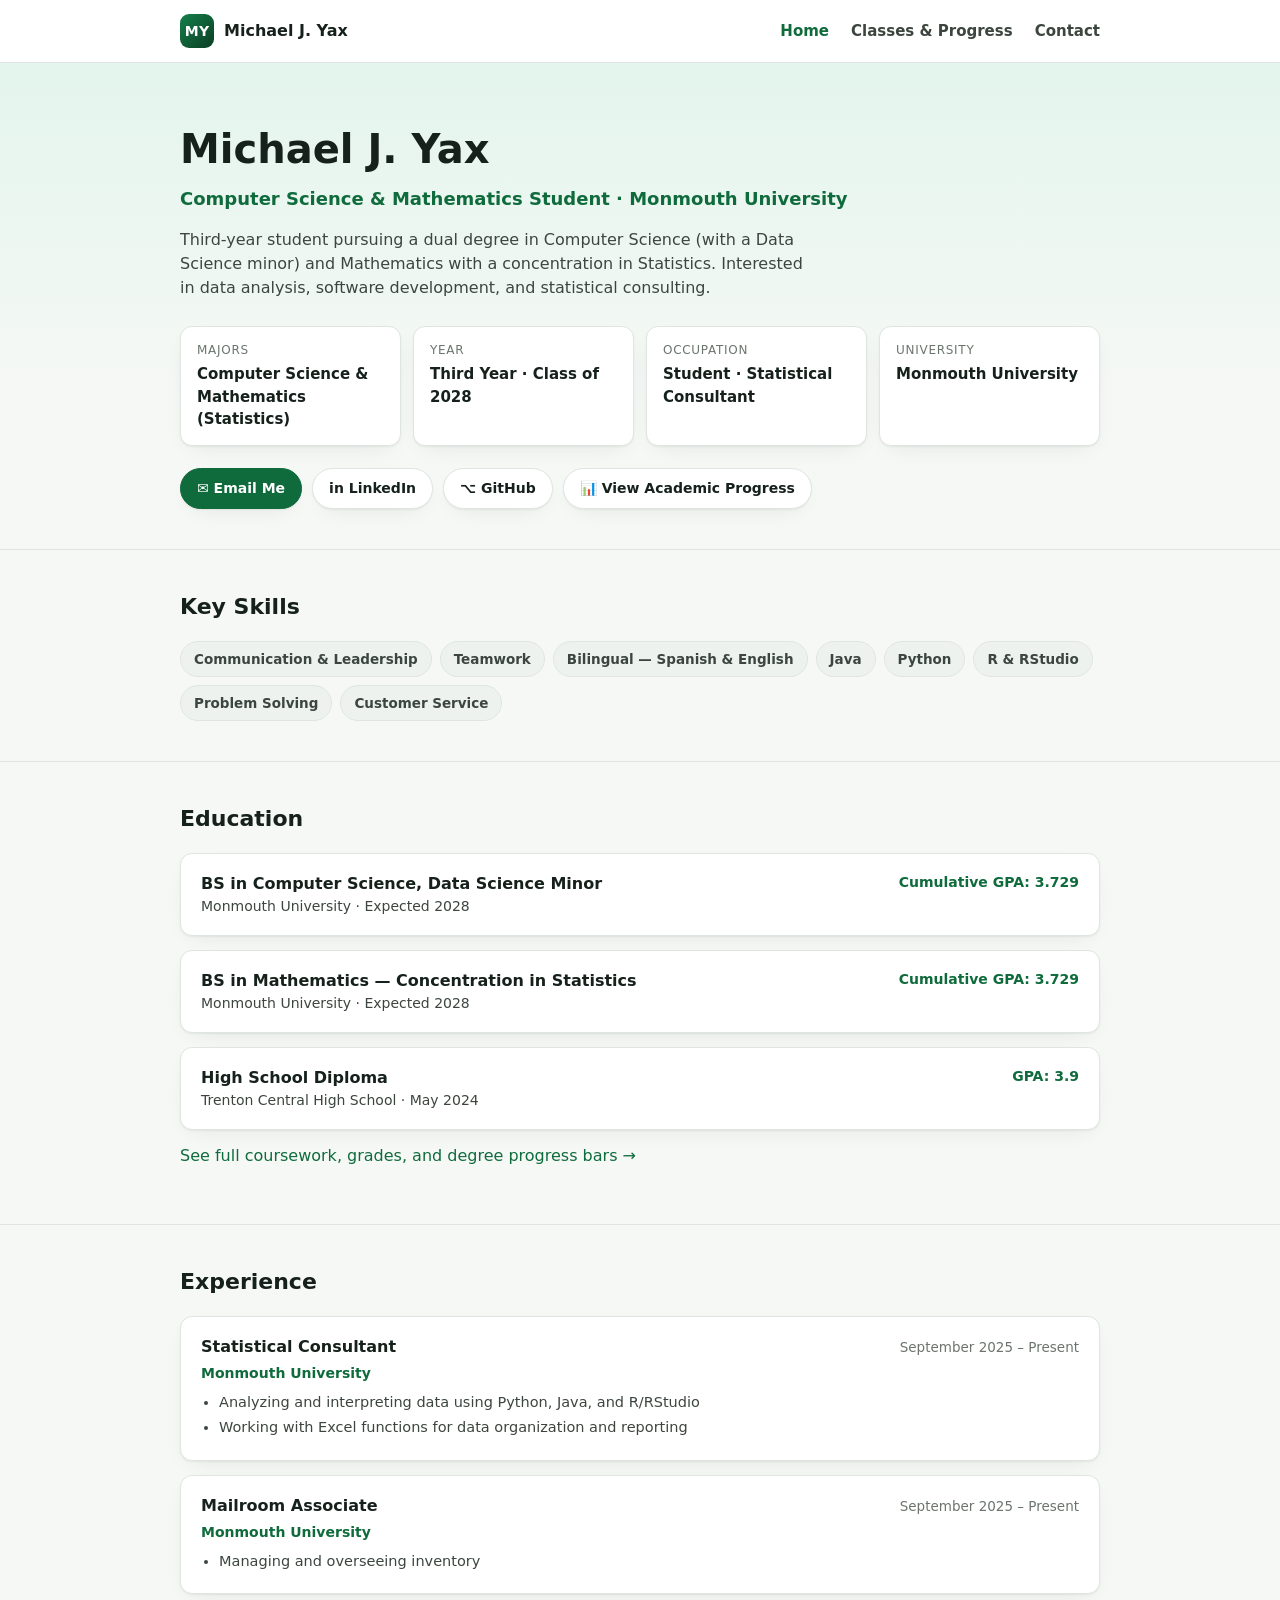
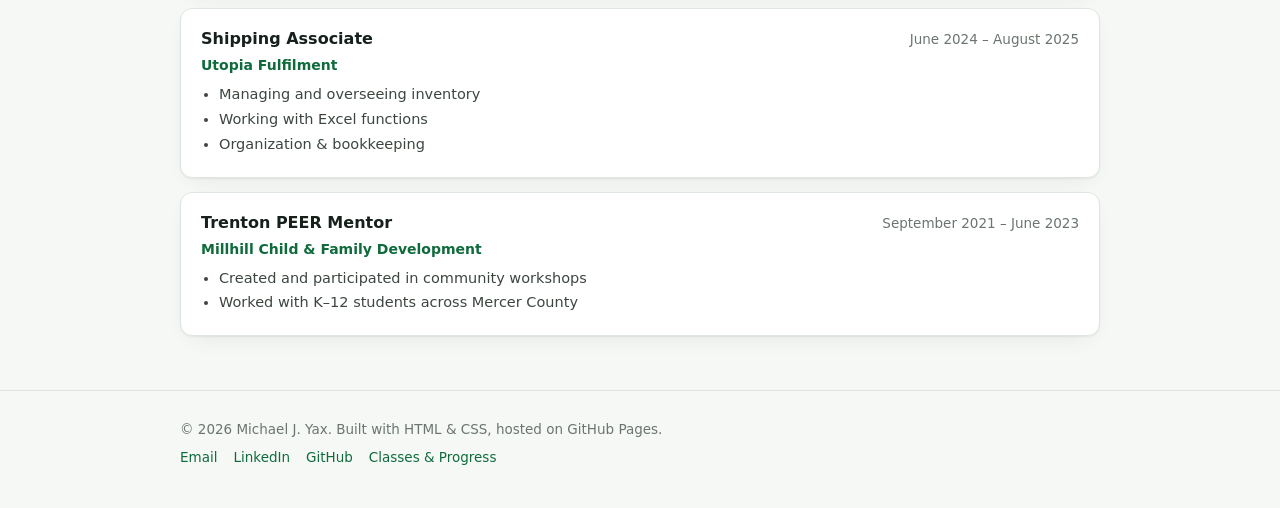
==== index.html @ 033274b9 "Add resume-style about-me site: home page and classes/progress page" ====
<!DOCTYPE html>
<html lang="en">
<head>
<meta charset="UTF-8">
<meta name="viewport" content="width=device-width, initial-scale=1.0">
<title>Michael J. Yax</title>
<meta name="description" content="Michael J. Yax — Computer Science &amp; Mathematics student at Monmouth University.">
<link rel="icon" href="data:image/svg+xml,%3Csvg xmlns='http://www.w3.org/2000/svg' viewBox='0 0 32 32'%3E%3Crect width='32' height='32' rx='7' fill='%230f6b3c'/%3E%3Ctext x='16' y='22' font-size='15' font-family='Segoe UI,Arial' font-weight='700' fill='white' text-anchor='middle'%3EMY%3C/text%3E%3C/svg%3E">
<link rel="stylesheet" href="styles.css">
</head>
<body>

<header class="site">
  <nav class="nav">
    <a class="brand" href="index.html">
      <span class="mono">MY</span>
      Michael J. Yax
    </a>
    <button class="navtoggle" id="navToggle" aria-label="Toggle menu" aria-expanded="false">☰</button>
    <div class="navlinks" id="navLinks">
      <a href="index.html" class="active">Home</a>
      <a href="classes.html">Classes &amp; Progress</a>
      <a href="mailto:myax7295@gmail.com">Contact</a>
    </div>
  </nav>
</header>

<section class="hero">
  <div class="wrap">
    <h1>Michael J. Yax</h1>
    <p class="subtitle">Computer Science &amp; Mathematics Student · Monmouth University</p>
    <p class="lead">Third-year student pursuing a dual degree in Computer Science (with a Data Science minor) and Mathematics with a concentration in Statistics. Interested in data analysis, software development, and statistical consulting.</p>

    <div class="facts">
      <div class="fact">
        <div class="k">Majors</div>
        <div class="v">Computer Science &amp; Mathematics (Statistics)</div>
      </div>
      <div class="fact">
        <div class="k">Year</div>
        <div class="v">Third Year · Class of 2028</div>
      </div>
      <div class="fact">
        <div class="k">Occupation</div>
        <div class="v">Student · Statistical Consultant</div>
      </div>
      <div class="fact">
        <div class="k">University</div>
        <div class="v">Monmouth University</div>
      </div>
    </div>

    <div class="linkrow">
      <a class="pill primary" href="mailto:myax7295@gmail.com">✉ Email Me</a>
      <a class="pill" href="https://www.linkedin.com/in/myax/" target="_blank" rel="noopener">in LinkedIn</a>
      <a class="pill" href="https://github.com/MiK32000" target="_blank" rel="noopener">⌥ GitHub</a>
      <a class="pill" href="classes.html">📊 View Academic Progress</a>
    </div>
  </div>
</section>

<section class="block">
  <div class="wrap">
    <h2>Key Skills</h2>
    <div class="badges">
      <span class="badge">Communication &amp; Leadership</span>
      <span class="badge">Teamwork</span>
      <span class="badge">Bilingual — Spanish &amp; English</span>
      <span class="badge">Java</span>
      <span class="badge">Python</span>
      <span class="badge">R &amp; RStudio</span>
      <span class="badge">Problem Solving</span>
      <span class="badge">Customer Service</span>
    </div>
  </div>
</section>

<section class="block">
  <div class="wrap">
    <h2>Education</h2>
    <div class="card edu-card">
      <div>
        <div class="name">BS in Computer Science, Data Science Minor</div>
        <div class="school">Monmouth University · Expected 2028</div>
      </div>
      <div class="gpa">Cumulative GPA: 3.729</div>
    </div>
    <div class="card edu-card">
      <div>
        <div class="name">BS in Mathematics — Concentration in Statistics</div>
        <div class="school">Monmouth University · Expected 2028</div>
      </div>
      <div class="gpa">Cumulative GPA: 3.729</div>
    </div>
    <div class="card edu-card">
      <div>
        <div class="name">High School Diploma</div>
        <div class="school">Trenton Central High School · May 2024</div>
      </div>
      <div class="gpa">GPA: 3.9</div>
    </div>
    <p class="cta-inline"><a href="classes.html">See full coursework, grades, and degree progress bars →</a></p>
  </div>
</section>

<section class="block">
  <div class="wrap">
    <h2>Experience</h2>

    <div class="card">
      <div class="row-top">
        <span class="title">Statistical Consultant</span>
        <span class="dates">September 2025 – Present</span>
      </div>
      <div class="org">Monmouth University</div>
      <ul>
        <li>Analyzing and interpreting data using Python, Java, and R/RStudio</li>
        <li>Working with Excel functions for data organization and reporting</li>
      </ul>
    </div>

    <div class="card">
      <div class="row-top">
        <span class="title">Mailroom Associate</span>
        <span class="dates">September 2025 – Present</span>
      </div>
      <div class="org">Monmouth University</div>
      <ul>
        <li>Managing and overseeing inventory</li>
      </ul>
    </div>

    <div class="card">
      <div class="row-top">
        <span class="title">Shipping Associate</span>
        <span class="dates">June 2024 – August 2025</span>
      </div>
      <div class="org">Utopia Fulfilment</div>
      <ul>
        <li>Managing and overseeing inventory</li>
        <li>Working with Excel functions</li>
        <li>Organization &amp; bookkeeping</li>
      </ul>
    </div>

    <div class="card">
      <div class="row-top">
        <span class="title">Trenton PEER Mentor</span>
        <span class="dates">September 2021 – June 2023</span>
      </div>
      <div class="org">Millhill Child &amp; Family Development</div>
      <ul>
        <li>Created and participated in community workshops</li>
        <li>Worked with K–12 students across Mercer County</li>
      </ul>
    </div>
  </div>
</section>

<footer class="site">
  <div class="wrap">
    <div>© <span id="year"></span> Michael J. Yax. Built with HTML &amp; CSS, hosted on GitHub Pages.</div>
    <div class="flinks">
      <a href="mailto:myax7295@gmail.com">Email</a>
      <a href="https://www.linkedin.com/in/myax/" target="_blank" rel="noopener">LinkedIn</a>
      <a href="https://github.com/MiK32000" target="_blank" rel="noopener">GitHub</a>
      <a href="classes.html">Classes &amp; Progress</a>
    </div>
  </div>
</footer>

<script src="script.js"></script>
</body>
</html>
---- styles.css ----
:root {
  --green-900: #0b3d24;
  --green-700: #0f6b3c;
  --green-600: #15804a;
  --green-500: #1a9a59;
  --green-100: #e3f5ec;
  --tan-400: #cdae6f;
  --ink-900: #16211c;
  --ink-700: #3c463f;
  --ink-500: #6b756e;
  --paper-0: #ffffff;
  --paper-50: #f6f8f6;
  --paper-100: #edf2ee;
  --border: #dfe6e1;
  --radius: 12px;
  --shadow: 0 1px 2px rgba(16, 33, 22, 0.06), 0 8px 24px -12px rgba(16, 33, 22, 0.12);
  --max-w: 960px;
}

@media (prefers-color-scheme: dark) {
  :root {
    --green-100: #123123;
    --ink-900: #eef3ef;
    --ink-700: #c7d1cb;
    --ink-500: #93a099;
    --paper-0: #10160f;
    --paper-50: #141c13;
    --paper-100: #1a231a;
    --border: #263229;
    --shadow: 0 1px 2px rgba(0, 0, 0, 0.3), 0 8px 24px -12px rgba(0, 0, 0, 0.5);
  }
}

* { box-sizing: border-box; }
html { scroll-behavior: smooth; }

body {
  margin: 0;
  font-family: "Segoe UI", system-ui, -apple-system, Roboto, Helvetica, Arial, sans-serif;
  background: var(--paper-50);
  color: var(--ink-900);
  line-height: 1.5;
  -webkit-font-smoothing: antialiased;
}

a { color: var(--green-700); text-decoration: none; }
a:hover { text-decoration: underline; }

img { max-width: 100%; }

.wrap {
  max-width: var(--max-w);
  margin: 0 auto;
  padding: 0 20px;
}

/* Header / Nav */
header.site {
  position: sticky;
  top: 0;
  z-index: 20;
  background: var(--paper-0);
  border-bottom: 1px solid var(--border);
}

.nav {
  display: flex;
  align-items: center;
  justify-content: space-between;
  padding: 14px 20px;
  max-width: var(--max-w);
  margin: 0 auto;
}

.brand {
  display: flex;
  align-items: center;
  gap: 10px;
  font-weight: 700;
  color: var(--ink-900);
}

.brand .mono {
  width: 34px;
  height: 34px;
  border-radius: 9px;
  background: linear-gradient(135deg, var(--green-600), var(--green-900));
  color: #fff;
  display: flex;
  align-items: center;
  justify-content: center;
  font-size: 14px;
  letter-spacing: 0.02em;
}

.navlinks {
  display: flex;
  gap: 22px;
  align-items: center;
}

.navlinks a {
  color: var(--ink-700);
  font-weight: 600;
  font-size: 15px;
}

.navlinks a.active { color: var(--green-700); }

.navtoggle {
  display: none;
  background: none;
  border: 1px solid var(--border);
  border-radius: 8px;
  padding: 8px 10px;
  cursor: pointer;
  color: var(--ink-900);
}

@media (max-width: 640px) {
  .navtoggle { display: inline-flex; }
  .navlinks {
    position: absolute;
    top: 60px;
    right: 20px;
    left: 20px;
    background: var(--paper-0);
    border: 1px solid var(--border);
    border-radius: var(--radius);
    box-shadow: var(--shadow);
    flex-direction: column;
    align-items: flex-start;
    padding: 14px 18px;
    gap: 14px;
    display: none;
  }
  .navlinks.open { display: flex; }
}

/* Hero */
.hero {
  padding: 56px 0 40px;
  border-bottom: 1px solid var(--border);
  background: linear-gradient(180deg, var(--green-100), transparent 70%);
}

.hero h1 {
  font-size: clamp(28px, 5vw, 40px);
  margin: 0 0 6px;
  color: var(--ink-900);
}

.hero .subtitle {
  font-size: 18px;
  color: var(--green-700);
  font-weight: 600;
  margin: 0 0 16px;
}

.hero p.lead {
  max-width: 640px;
  color: var(--ink-700);
  font-size: 16px;
}

.facts {
  display: grid;
  grid-template-columns: repeat(auto-fit, minmax(180px, 1fr));
  gap: 12px;
  margin: 26px 0 22px;
}

.fact {
  background: var(--paper-0);
  border: 1px solid var(--border);
  border-radius: var(--radius);
  padding: 14px 16px;
  box-shadow: var(--shadow);
}

.fact .k {
  font-size: 12px;
  text-transform: uppercase;
  letter-spacing: 0.06em;
  color: var(--ink-500);
  margin-bottom: 4px;
}

.fact .v {
  font-size: 15px;
  font-weight: 700;
  color: var(--ink-900);
}

.linkrow {
  display: flex;
  flex-wrap: wrap;
  gap: 10px;
  margin-top: 8px;
}

.pill {
  display: inline-flex;
  align-items: center;
  gap: 8px;
  padding: 9px 16px;
  border-radius: 999px;
  border: 1px solid var(--border);
  background: var(--paper-0);
  color: var(--ink-900);
  font-weight: 600;
  font-size: 14px;
  box-shadow: var(--shadow);
}

.pill:hover { border-color: var(--green-600); text-decoration: none; }

.pill.primary {
  background: var(--green-700);
  border-color: var(--green-700);
  color: #fff;
}

/* Sections */
section.block {
  padding: 40px 0;
  border-bottom: 1px solid var(--border);
}

section.block h2 {
  font-size: 22px;
  margin: 0 0 18px;
  color: var(--ink-900);
}

.badges {
  display: flex;
  flex-wrap: wrap;
  gap: 8px;
}

.badge {
  background: var(--paper-100);
  border: 1px solid var(--border);
  color: var(--ink-700);
  padding: 7px 13px;
  border-radius: 999px;
  font-size: 13.5px;
  font-weight: 600;
}

/* Experience cards */
.card {
  background: var(--paper-0);
  border: 1px solid var(--border);
  border-radius: var(--radius);
  padding: 18px 20px;
  box-shadow: var(--shadow);
  margin-bottom: 14px;
}

.card .row-top {
  display: flex;
  justify-content: space-between;
  align-items: baseline;
  flex-wrap: wrap;
  gap: 6px;
  margin-bottom: 4px;
}

.card .title { font-weight: 700; font-size: 16px; color: var(--ink-900); }
.card .org { color: var(--green-700); font-weight: 600; font-size: 14px; }
.card .dates { color: var(--ink-500); font-size: 13.5px; white-space: nowrap; }
.card ul { margin: 8px 0 0; padding-left: 18px; color: var(--ink-700); font-size: 14.5px; }
.card ul li { margin-bottom: 3px; }

.edu-card { display: flex; justify-content: space-between; flex-wrap: wrap; gap: 8px; }
.edu-card .name { font-weight: 700; }
.edu-card .school { color: var(--ink-700); font-size: 14px; }
.edu-card .gpa { color: var(--green-700); font-weight: 700; font-size: 14px; }

.cta-inline {
  margin-top: 6px;
}

footer.site {
  padding: 28px 0 40px;
  color: var(--ink-500);
  font-size: 13.5px;
}

footer.site .flinks { display: flex; gap: 16px; margin-top: 8px; flex-wrap: wrap; }

/* ---- Progress bars (classes page) ---- */
.progress-track {
  width: 100%;
  height: 22px;
  background: var(--paper-100);
  border: 1px solid var(--border);
  border-radius: 999px;
  overflow: hidden;
  display: flex;
}

.progress-seg {
  height: 100%;
  display: flex;
  align-items: center;
  justify-content: center;
  color: #fff;
  font-size: 12px;
  font-weight: 700;
  transition: width 900ms ease;
  width: 0;
}

.progress-seg.earned { background: var(--green-700); }
.progress-seg.inprogress { background: var(--green-500); color: #06301b; }
.progress-seg.needed { background: var(--tan-400); color: #4a3b16; }

.progress-block { margin-bottom: 22px; }
.progress-block .plabel {
  display: flex;
  justify-content: space-between;
  align-items: baseline;
  margin-bottom: 8px;
  font-size: 14.5px;
}
.progress-block .plabel .name { font-weight: 700; color: var(--ink-900); }
.progress-block .plabel .stat { color: var(--ink-500); }

.legend { display: flex; gap: 18px; flex-wrap: wrap; margin: 14px 0 6px; font-size: 13px; color: var(--ink-700); }
.legend span.dot { display: inline-block; width: 10px; height: 10px; border-radius: 3px; margin-right: 6px; vertical-align: middle; }
.legend .earned .dot { background: var(--green-700); }
.legend .inprogress .dot { background: var(--green-500); }
.legend .needed .dot { background: var(--tan-400); }

.stat-grid {
  display: grid;
  grid-template-columns: repeat(auto-fit, minmax(160px, 1fr));
  gap: 12px;
  margin: 18px 0 30px;
}

.stat-card {
  background: var(--paper-0);
  border: 1px solid var(--border);
  border-radius: var(--radius);
  padding: 16px 18px;
  box-shadow: var(--shadow);
  text-align: center;
}

.stat-card .num { font-size: 26px; font-weight: 800; color: var(--green-700); }
.stat-card .lab { font-size: 12.5px; color: var(--ink-500); margin-top: 4px; text-transform: uppercase; letter-spacing: 0.05em; }
.stat-card .sub { font-size: 12px; color: var(--ink-500); margin-top: 2px; }

.program-card {
  background: var(--paper-0);
  border: 1px solid var(--border);
  border-radius: var(--radius);
  padding: 16px 18px;
  box-shadow: var(--shadow);
  margin-bottom: 12px;
}

.program-card .row-top {
  display: flex;
  justify-content: space-between;
  align-items: center;
  flex-wrap: wrap;
  gap: 6px;
  margin-bottom: 4px;
}

.program-card .pname { font-weight: 700; font-size: 15.5px; }
.program-card .pgpa { color: var(--green-700); font-weight: 700; font-size: 14px; }
.met {
  display: inline-flex;
  align-items: center;
  gap: 5px;
  color: var(--green-700);
  font-size: 13px;
  font-weight: 700;
  margin-top: 6px;
}

/* Semester grid */
.term-grid {
  display: grid;
  grid-template-columns: repeat(auto-fill, minmax(260px, 1fr));
  gap: 16px;
}

.term-card {
  background: var(--paper-0);
  border: 1px solid var(--border);
  border-radius: var(--radius);
  box-shadow: var(--shadow);
  overflow: hidden;
  display: flex;
  flex-direction: column;
}

.term-head {
  padding: 14px 16px;
  border-bottom: 1px solid var(--border);
  background: var(--paper-100);
}

.term-head .term-name { font-weight: 800; font-size: 15.5px; color: var(--ink-900); }
.term-head .term-meta { font-size: 12.5px; color: var(--ink-500); margin-top: 2px; }

.term-status {
  display: inline-block;
  font-size: 11px;
  font-weight: 700;
  padding: 2px 9px;
  border-radius: 999px;
  margin-left: 8px;
  vertical-align: middle;
}
.term-status.done { background: var(--green-100); color: var(--green-700); }
.term-status.progress { background: #fff4de; color: #8a5a00; }
.term-status.planned { background: var(--paper-100); color: var(--ink-500); border: 1px solid var(--border); }

@media (prefers-color-scheme: dark) {
  .term-status.progress { background: #3a2c0f; color: #ffcf7d; }
}

.course-list { list-style: none; margin: 0; padding: 10px 12px; flex: 1; }

.course-item {
  display: flex;
  justify-content: space-between;
  align-items: center;
  gap: 8px;
  padding: 8px 6px;
  border-bottom: 1px dashed var(--border);
  font-size: 13.5px;
}
.course-item:last-child { border-bottom: none; }

.course-item .cinfo { display: flex; flex-direction: column; }
.course-item .ccode { font-weight: 700; color: var(--ink-900); }
.course-item .cname { color: var(--ink-500); font-size: 12.5px; }
.course-item .cred { color: var(--ink-500); font-size: 11.5px; }

.grade {
  font-weight: 800;
  font-size: 12.5px;
  padding: 3px 9px;
  border-radius: 7px;
  min-width: 30px;
  text-align: center;
  background: var(--green-100);
  color: var(--green-700);
  flex-shrink: 0;
}

.grade.b { background: #e6f0fb; color: #1a5fa8; }
.grade.pass { background: var(--paper-100); color: var(--ink-500); }
.grade.enrolled { background: var(--paper-100); color: var(--green-600); border: 1px solid var(--green-500); }

@media (prefers-color-scheme: dark) {
  .grade.b { background: #12233a; color: #7fb2e8; }
}

.note {
  font-size: 13px;
  color: var(--ink-500);
  background: var(--paper-100);
  border: 1px solid var(--border);
  border-radius: 10px;
  padding: 12px 14px;
  margin-bottom: 24px;
}

.verify-banner {
  display: flex;
  gap: 10px;
  align-items: flex-start;
  background: var(--green-100);
  border: 1px solid var(--green-500);
  color: var(--green-900);
  border-radius: var(--radius);
  padding: 12px 16px;
  font-size: 13.5px;
  margin-bottom: 24px;
}
@media (prefers-color-scheme: dark) {
  .verify-banner { color: #cdeedc; }
}
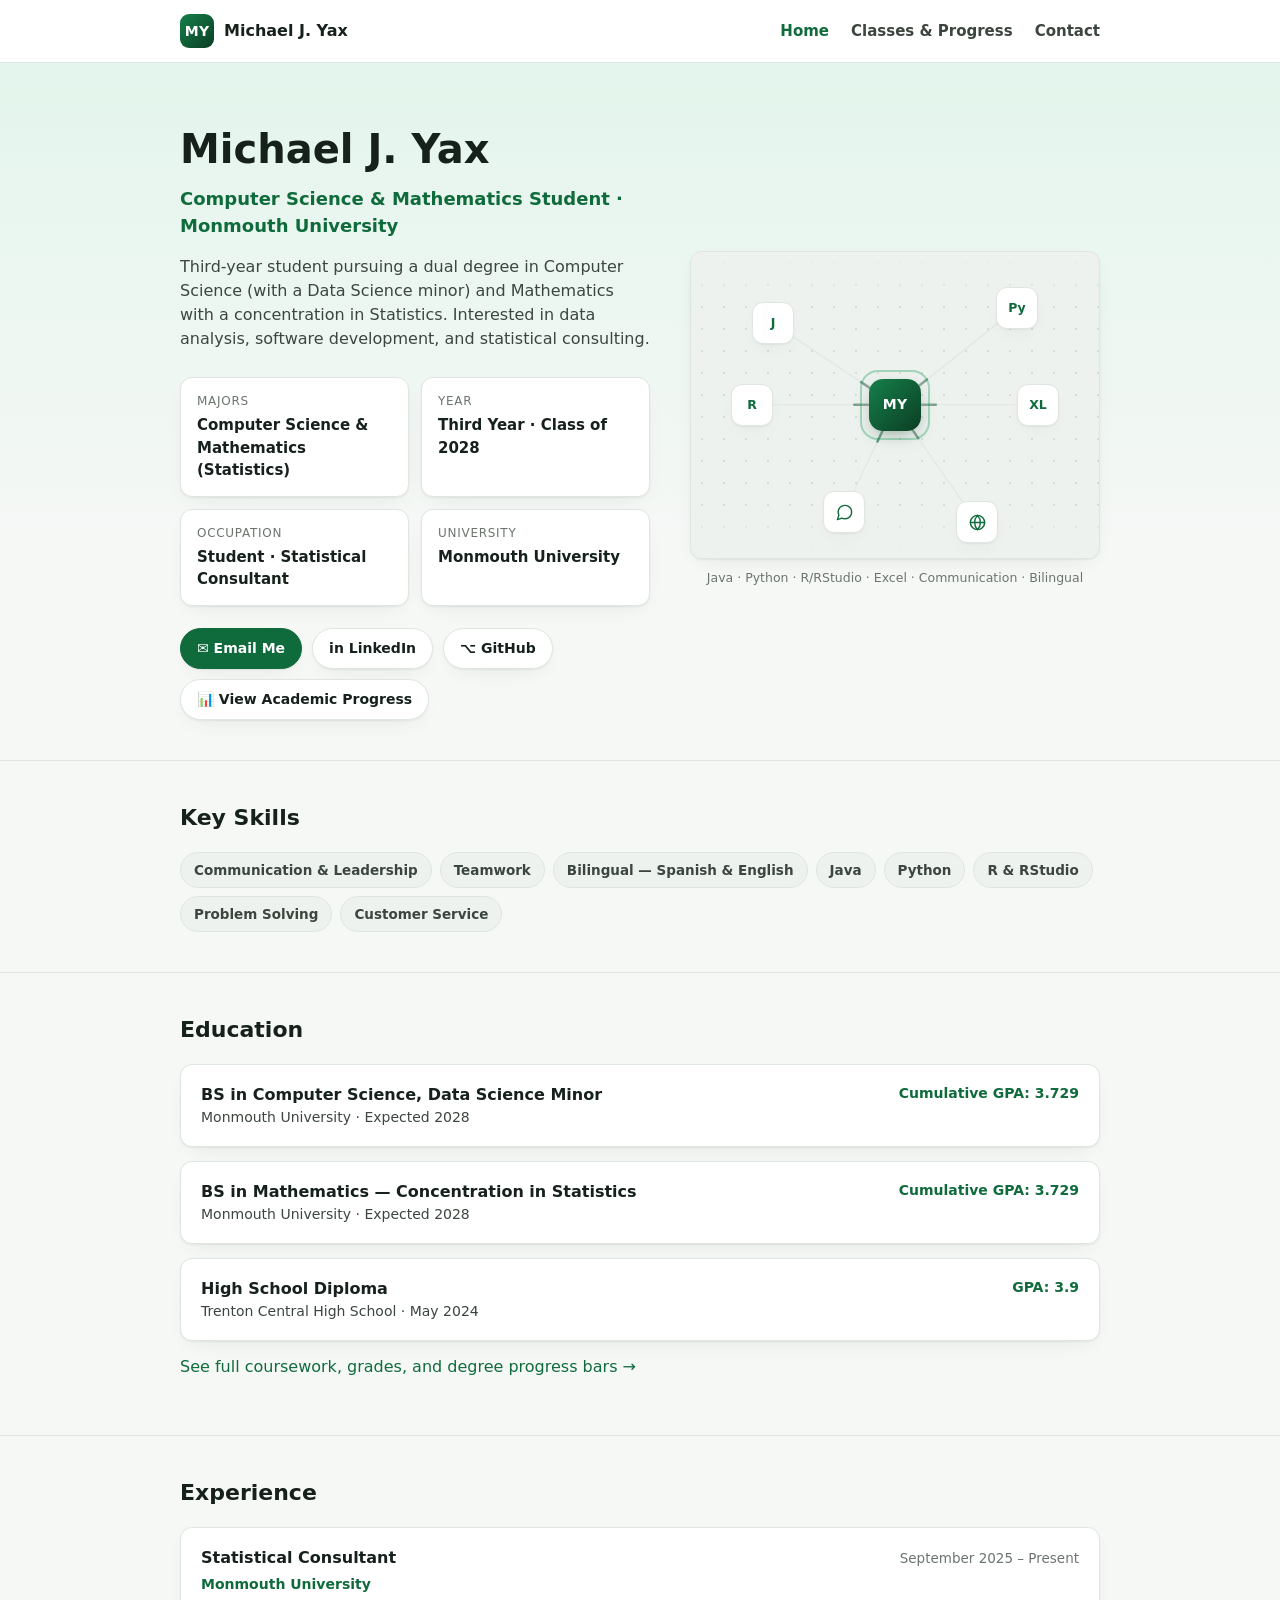
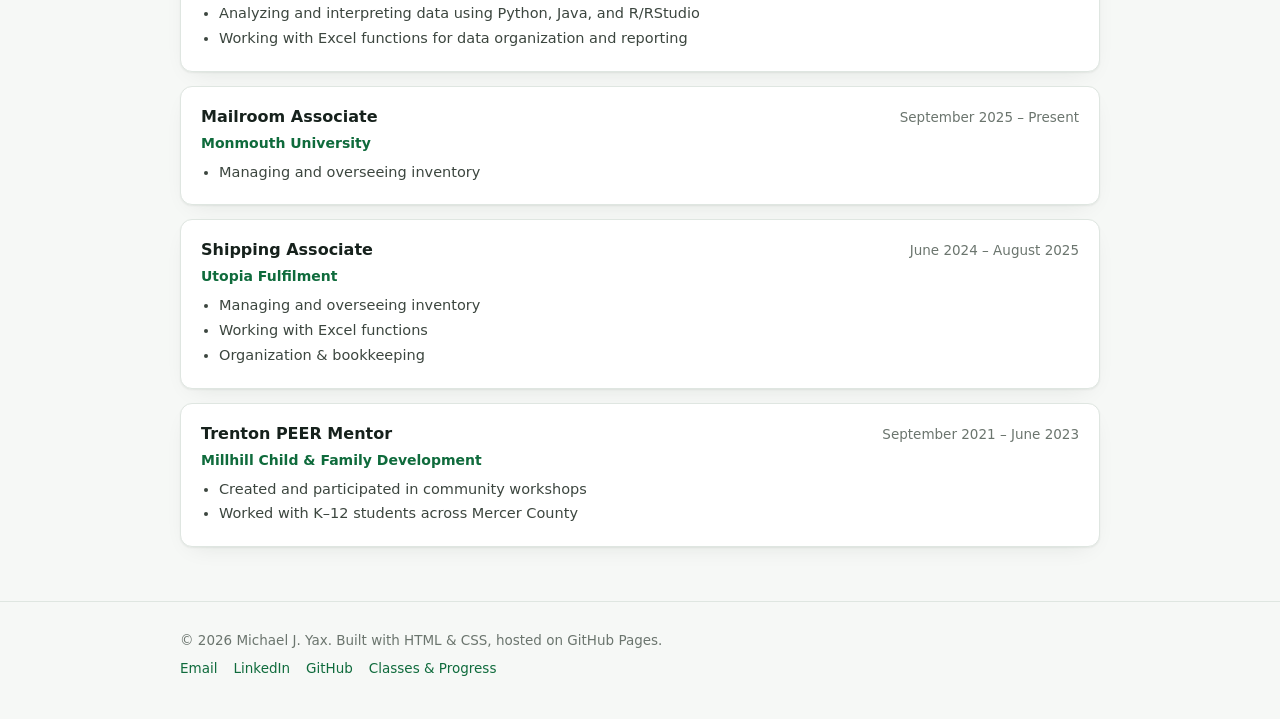
==== commit 7c1dcc3b: "Add animated toolkit diagram to home page hero" ====
--- a/index.html
+++ b/index.html
@@ -26,35 +26,94 @@
 </header>
 
 <section class="hero">
-  <div class="wrap">
-    <h1>Michael J. Yax</h1>
-    <p class="subtitle">Computer Science &amp; Mathematics Student · Monmouth University</p>
-    <p class="lead">Third-year student pursuing a dual degree in Computer Science (with a Data Science minor) and Mathematics with a concentration in Statistics. Interested in data analysis, software development, and statistical consulting.</p>
-
-    <div class="facts">
-      <div class="fact">
-        <div class="k">Majors</div>
-        <div class="v">Computer Science &amp; Mathematics (Statistics)</div>
-      </div>
-      <div class="fact">
-        <div class="k">Year</div>
-        <div class="v">Third Year · Class of 2028</div>
-      </div>
-      <div class="fact">
-        <div class="k">Occupation</div>
-        <div class="v">Student · Statistical Consultant</div>
-      </div>
-      <div class="fact">
-        <div class="k">University</div>
-        <div class="v">Monmouth University</div>
-      </div>
-    </div>
-
-    <div class="linkrow">
-      <a class="pill primary" href="mailto:myax7295@gmail.com">✉ Email Me</a>
-      <a class="pill" href="https://www.linkedin.com/in/myax/" target="_blank" rel="noopener">in LinkedIn</a>
-      <a class="pill" href="https://github.com/MiK32000" target="_blank" rel="noopener">⌥ GitHub</a>
-      <a class="pill" href="classes.html">📊 View Academic Progress</a>
+  <div class="wrap hero-inner">
+    <div class="hero-text">
+      <h1>Michael J. Yax</h1>
+      <p class="subtitle">Computer Science &amp; Mathematics Student · Monmouth University</p>
+      <p class="lead">Third-year student pursuing a dual degree in Computer Science (with a Data Science minor) and Mathematics with a concentration in Statistics. Interested in data analysis, software development, and statistical consulting.</p>
+
+      <div class="facts">
+        <div class="fact">
+          <div class="k">Majors</div>
+          <div class="v">Computer Science &amp; Mathematics (Statistics)</div>
+        </div>
+        <div class="fact">
+          <div class="k">Year</div>
+          <div class="v">Third Year · Class of 2028</div>
+        </div>
+        <div class="fact">
+          <div class="k">Occupation</div>
+          <div class="v">Student · Statistical Consultant</div>
+        </div>
+        <div class="fact">
+          <div class="k">University</div>
+          <div class="v">Monmouth University</div>
+        </div>
+      </div>
+
+      <div class="linkrow">
+        <a class="pill primary" href="mailto:myax7295@gmail.com">✉ Email Me</a>
+        <a class="pill" href="https://www.linkedin.com/in/myax/" target="_blank" rel="noopener">in LinkedIn</a>
+        <a class="pill" href="https://github.com/MiK32000" target="_blank" rel="noopener">⌥ GitHub</a>
+        <a class="pill" href="classes.html">📊 View Academic Progress</a>
+      </div>
+    </div>
+
+    <div class="orbit-panel" aria-hidden="true">
+      <div class="orbit-card">
+        <div class="orbit-dots"></div>
+        <div class="orbit-fade"></div>
+        <svg class="orbit-svg" viewBox="0 0 400 300" preserveAspectRatio="xMidYMid meet">
+          <path d="M200,150 L80,70"   class="orbit-path-bg" />
+          <path d="M200,150 L320,55"  class="orbit-path-bg" />
+          <path d="M200,150 L60,150"  class="orbit-path-bg" />
+          <path d="M200,150 L340,150" class="orbit-path-bg" />
+          <path d="M200,150 L150,255" class="orbit-path-bg" />
+          <path d="M200,150 L280,265" class="orbit-path-bg" />
+
+          <path d="M200,150 L80,70"   class="orbit-path-anim" stroke="url(#og-1)" style="animation-delay:-0.3s" />
+          <path d="M200,150 L320,55"  class="orbit-path-anim" stroke="url(#og-2)" style="animation-delay:-1.1s" />
+          <path d="M200,150 L60,150"  class="orbit-path-anim" stroke="url(#og-3)" style="animation-delay:-2.0s" />
+          <path d="M200,150 L340,150" class="orbit-path-anim" stroke="url(#og-4)" style="animation-delay:-0.7s" />
+          <path d="M200,150 L150,255" class="orbit-path-anim" stroke="url(#og-5)" style="animation-delay:-1.6s" />
+          <path d="M200,150 L280,265" class="orbit-path-anim" stroke="url(#og-6)" style="animation-delay:-2.4s" />
+
+          <defs>
+            <linearGradient id="og-1" gradientUnits="userSpaceOnUse" x1="200" y1="150" x2="80" y2="70">
+              <stop offset="0%" stop-color="transparent" /><stop offset="50%" stop-color="var(--green-500)" stop-opacity="0.9" /><stop offset="100%" stop-color="transparent" />
+            </linearGradient>
+            <linearGradient id="og-2" gradientUnits="userSpaceOnUse" x1="200" y1="150" x2="320" y2="55">
+              <stop offset="0%" stop-color="transparent" /><stop offset="50%" stop-color="var(--green-500)" stop-opacity="0.9" /><stop offset="100%" stop-color="transparent" />
+            </linearGradient>
+            <linearGradient id="og-3" gradientUnits="userSpaceOnUse" x1="200" y1="150" x2="60" y2="150">
+              <stop offset="0%" stop-color="transparent" /><stop offset="50%" stop-color="var(--green-500)" stop-opacity="0.9" /><stop offset="100%" stop-color="transparent" />
+            </linearGradient>
+            <linearGradient id="og-4" gradientUnits="userSpaceOnUse" x1="200" y1="150" x2="340" y2="150">
+              <stop offset="0%" stop-color="transparent" /><stop offset="50%" stop-color="var(--green-500)" stop-opacity="0.9" /><stop offset="100%" stop-color="transparent" />
+            </linearGradient>
+            <linearGradient id="og-5" gradientUnits="userSpaceOnUse" x1="200" y1="150" x2="150" y2="255">
+              <stop offset="0%" stop-color="transparent" /><stop offset="50%" stop-color="var(--green-500)" stop-opacity="0.9" /><stop offset="100%" stop-color="transparent" />
+            </linearGradient>
+            <linearGradient id="og-6" gradientUnits="userSpaceOnUse" x1="200" y1="150" x2="280" y2="265">
+              <stop offset="0%" stop-color="transparent" /><stop offset="50%" stop-color="var(--green-500)" stop-opacity="0.9" /><stop offset="100%" stop-color="transparent" />
+            </linearGradient>
+          </defs>
+        </svg>
+
+        <div class="orbit-center">MY</div>
+
+        <div class="orbit-node" style="left:20%; top:23.33%; animation-delay:.1s;"><span class="mark">J</span></div>
+        <div class="orbit-node" style="left:80%; top:18.33%; animation-delay:.2s;"><span class="mark">Py</span></div>
+        <div class="orbit-node" style="left:15%; top:50%; animation-delay:.3s;"><span class="mark">R</span></div>
+        <div class="orbit-node" style="left:85%; top:50%; animation-delay:.4s;"><span class="mark">XL</span></div>
+        <div class="orbit-node" style="left:37.5%; top:85%; animation-delay:.5s;" title="Communication">
+          <svg viewBox="0 0 24 24" fill="none" stroke="currentColor" stroke-width="1.8" stroke-linecap="round" stroke-linejoin="round"><path d="M21 11.5a8.38 8.38 0 0 1-.9 3.8 8.5 8.5 0 0 1-7.6 4.7 8.38 8.38 0 0 1-3.8-.9L3 21l1.9-5.7a8.38 8.38 0 0 1-.9-3.8 8.5 8.5 0 0 1 4.7-7.6 8.38 8.38 0 0 1 3.8-.9h.5a8.48 8.48 0 0 1 8 8v.5z"/></svg>
+        </div>
+        <div class="orbit-node" style="left:70%; top:88.33%; animation-delay:.6s;" title="Bilingual">
+          <svg viewBox="0 0 24 24" fill="none" stroke="currentColor" stroke-width="1.8" stroke-linecap="round" stroke-linejoin="round"><circle cx="12" cy="12" r="9"/><path d="M3 12h18M12 3a13 13 0 0 1 0 18 13 13 0 0 1 0-18z"/></svg>
+        </div>
+      </div>
+      <p class="orbit-caption">Java · Python · R/RStudio · Excel · Communication · Bilingual</p>
     </div>
   </div>
 </section>
--- a/styles.css
+++ b/styles.css
@@ -163,6 +163,156 @@
   font-size: 16px;
 }
 
+.hero-inner {
+  display: flex;
+  align-items: center;
+  gap: 40px;
+  flex-wrap: wrap;
+}
+
+.hero-text {
+  flex: 1 1 360px;
+  min-width: 0;
+}
+
+.orbit-panel {
+  flex: 1 1 300px;
+  max-width: 420px;
+  margin: 0 auto;
+}
+
+.orbit-card {
+  position: relative;
+  aspect-ratio: 4 / 3;
+  background: var(--paper-100);
+  border: 1px solid var(--border);
+  border-radius: var(--radius);
+  overflow: hidden;
+  box-shadow: var(--shadow);
+}
+
+.orbit-dots {
+  position: absolute;
+  inset: 0;
+  background-image: radial-gradient(circle, var(--ink-500) 1px, transparent 1px);
+  background-size: 22px 22px;
+  opacity: 0.18;
+}
+
+.orbit-fade {
+  position: absolute;
+  inset: 0;
+  background: linear-gradient(to bottom, var(--paper-100) 0%, transparent 18%, transparent 82%, var(--paper-100) 100%);
+  pointer-events: none;
+}
+
+.orbit-svg {
+  position: absolute;
+  inset: 0;
+  width: 100%;
+  height: 100%;
+}
+
+.orbit-path-bg {
+  stroke: var(--border);
+  stroke-width: 1;
+  fill: none;
+}
+
+.orbit-path-anim {
+  stroke-width: 2.5;
+  fill: none;
+  stroke-linecap: round;
+  stroke-dasharray: 40 400;
+  animation: orbit-dash 3.6s linear infinite;
+}
+
+.orbit-center {
+  position: absolute;
+  top: 50%;
+  left: 50%;
+  transform: translate(-50%, -50%);
+  z-index: 3;
+  width: 52px;
+  height: 52px;
+  border-radius: 14px;
+  background: linear-gradient(135deg, var(--green-600), var(--green-900));
+  color: #fff;
+  display: flex;
+  align-items: center;
+  justify-content: center;
+  font-weight: 800;
+  font-size: 14px;
+  letter-spacing: 0.02em;
+  box-shadow: 0 6px 18px -6px rgba(11, 61, 36, 0.5);
+}
+
+.orbit-center::after {
+  content: "";
+  position: absolute;
+  inset: -9px;
+  border-radius: 18px;
+  border: 2px solid var(--green-500);
+  opacity: 0.35;
+  animation: orbit-pulse 3s ease-in-out infinite;
+}
+
+.orbit-node {
+  position: absolute;
+  width: 42px;
+  height: 42px;
+  border-radius: 11px;
+  background: var(--paper-0);
+  border: 1px solid var(--border);
+  display: flex;
+  align-items: center;
+  justify-content: center;
+  color: var(--ink-900);
+  box-shadow: var(--shadow);
+  transform: translate(-50%, -50%);
+  opacity: 0;
+  z-index: 2;
+  animation: orbit-node-in 0.5s ease forwards;
+}
+
+.orbit-node .mark {
+  font-weight: 800;
+  font-size: 12.5px;
+  color: var(--green-700);
+}
+
+.orbit-node svg {
+  width: 19px;
+  height: 19px;
+  color: var(--green-700);
+}
+
+.orbit-caption {
+  text-align: center;
+  font-size: 12.5px;
+  color: var(--ink-500);
+  margin: 10px 0 0;
+}
+
+@keyframes orbit-node-in {
+  from { opacity: 0; transform: translate(-50%, -50%) scale(0.7); }
+  to { opacity: 1; transform: translate(-50%, -50%) scale(1); }
+}
+
+@keyframes orbit-pulse {
+  0%, 100% { transform: scale(1); opacity: 0.35; }
+  50% { transform: scale(1.12); opacity: 0; }
+}
+
+@keyframes orbit-dash {
+  from { stroke-dashoffset: 440; }
+  to { stroke-dashoffset: 0; }
+}
+
+@media (max-width: 640px) {
+  .orbit-panel { max-width: 340px; }
+}
+
 .facts {
   display: grid;
   grid-template-columns: repeat(auto-fit, minmax(180px, 1fr));
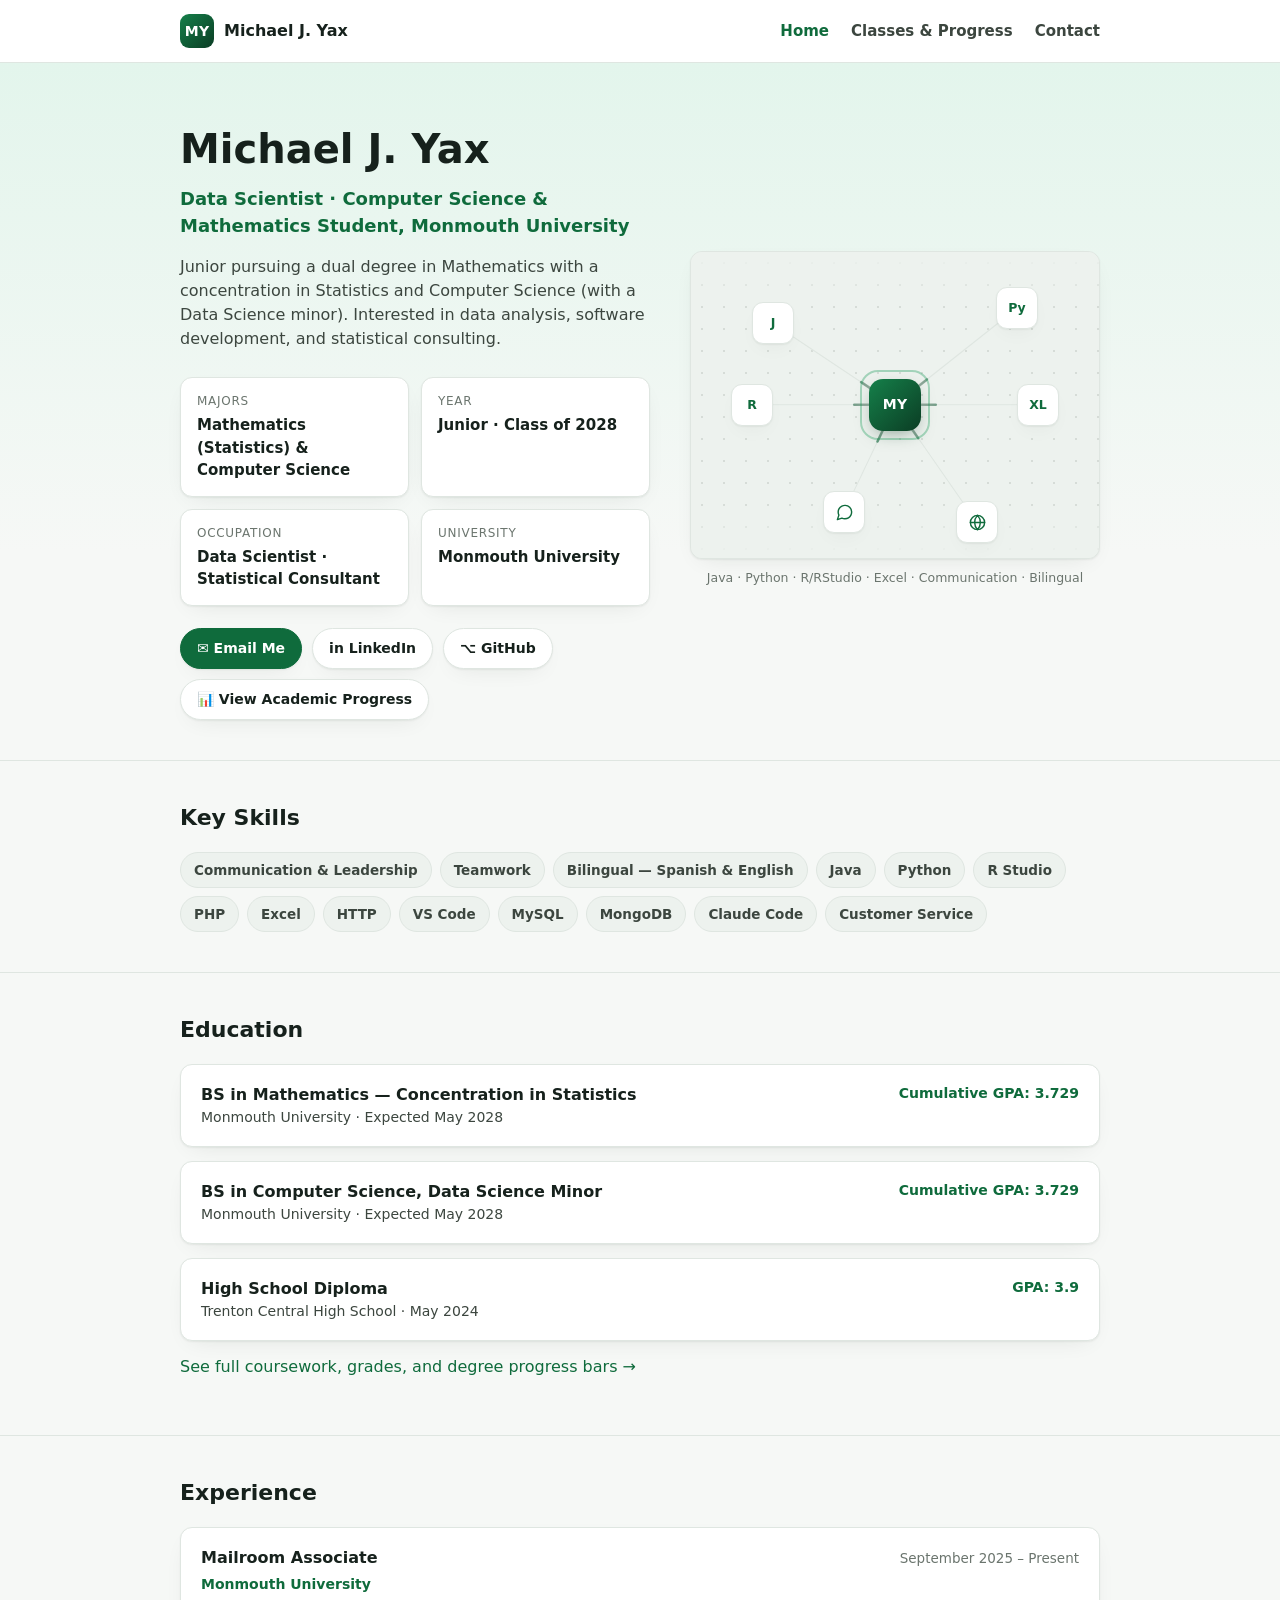
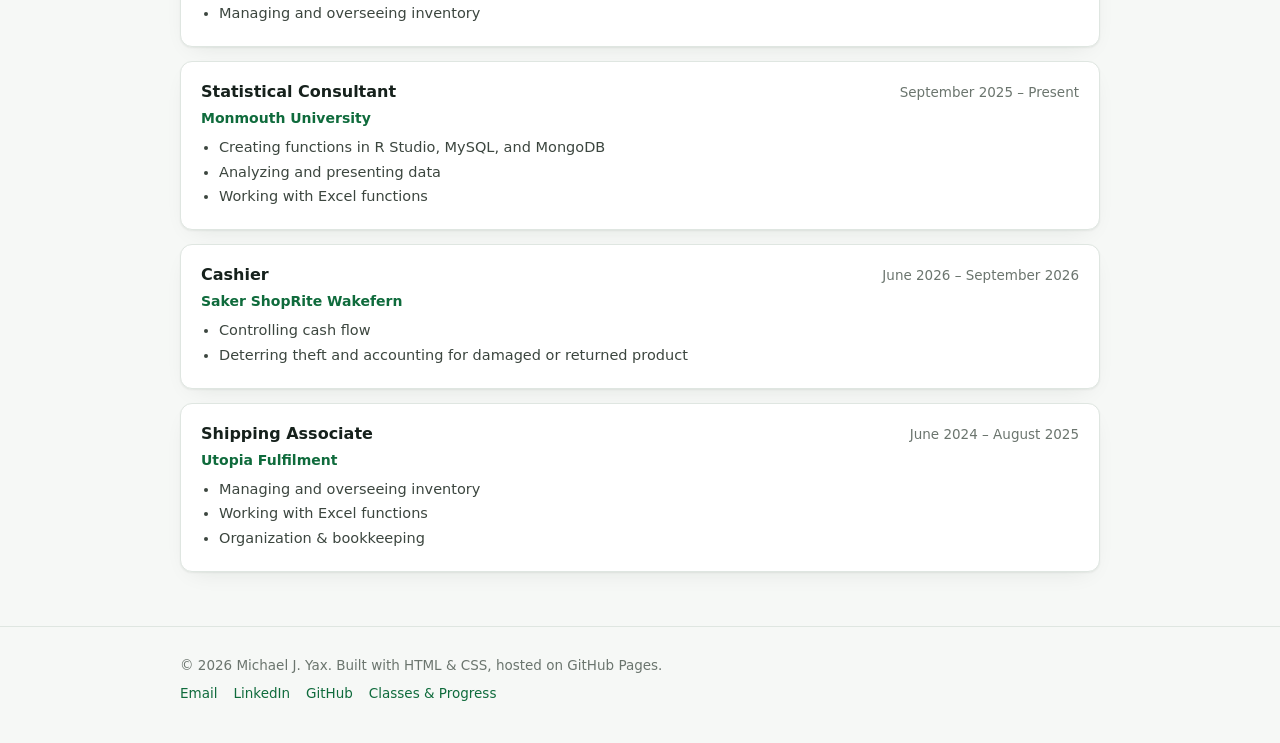
==== commit 856affeb: "Sync content with updated resume; remove registrar verification banner" ====
--- a/index.html
+++ b/index.html
@@ -4,7 +4,7 @@
 <meta charset="UTF-8">
 <meta name="viewport" content="width=device-width, initial-scale=1.0">
 <title>Michael J. Yax</title>
-<meta name="description" content="Michael J. Yax — Computer Science &amp; Mathematics student at Monmouth University.">
+<meta name="description" content="Michael J. Yax — Data Scientist and Computer Science &amp; Mathematics student at Monmouth University.">
 <link rel="icon" href="data:image/svg+xml,%3Csvg xmlns='http://www.w3.org/2000/svg' viewBox='0 0 32 32'%3E%3Crect width='32' height='32' rx='7' fill='%230f6b3c'/%3E%3Ctext x='16' y='22' font-size='15' font-family='Segoe UI,Arial' font-weight='700' fill='white' text-anchor='middle'%3EMY%3C/text%3E%3C/svg%3E">
 <link rel="stylesheet" href="styles.css">
 </head>
@@ -29,21 +29,21 @@
   <div class="wrap hero-inner">
     <div class="hero-text">
       <h1>Michael J. Yax</h1>
-      <p class="subtitle">Computer Science &amp; Mathematics Student · Monmouth University</p>
-      <p class="lead">Third-year student pursuing a dual degree in Computer Science (with a Data Science minor) and Mathematics with a concentration in Statistics. Interested in data analysis, software development, and statistical consulting.</p>
+      <p class="subtitle">Data Scientist · Computer Science &amp; Mathematics Student, Monmouth University</p>
+      <p class="lead">Junior pursuing a dual degree in Mathematics with a concentration in Statistics and Computer Science (with a Data Science minor). Interested in data analysis, software development, and statistical consulting.</p>
 
       <div class="facts">
         <div class="fact">
           <div class="k">Majors</div>
-          <div class="v">Computer Science &amp; Mathematics (Statistics)</div>
+          <div class="v">Mathematics (Statistics) &amp; Computer Science</div>
         </div>
         <div class="fact">
           <div class="k">Year</div>
-          <div class="v">Third Year · Class of 2028</div>
+          <div class="v">Junior · Class of 2028</div>
         </div>
         <div class="fact">
           <div class="k">Occupation</div>
-          <div class="v">Student · Statistical Consultant</div>
+          <div class="v">Data Scientist · Statistical Consultant</div>
         </div>
         <div class="fact">
           <div class="k">University</div>
@@ -127,8 +127,14 @@
       <span class="badge">Bilingual — Spanish &amp; English</span>
       <span class="badge">Java</span>
       <span class="badge">Python</span>
-      <span class="badge">R &amp; RStudio</span>
-      <span class="badge">Problem Solving</span>
+      <span class="badge">R Studio</span>
+      <span class="badge">PHP</span>
+      <span class="badge">Excel</span>
+      <span class="badge">HTTP</span>
+      <span class="badge">VS Code</span>
+      <span class="badge">MySQL</span>
+      <span class="badge">MongoDB</span>
+      <span class="badge">Claude Code</span>
       <span class="badge">Customer Service</span>
     </div>
   </div>
@@ -139,15 +145,15 @@
     <h2>Education</h2>
     <div class="card edu-card">
       <div>
-        <div class="name">BS in Computer Science, Data Science Minor</div>
-        <div class="school">Monmouth University · Expected 2028</div>
+        <div class="name">BS in Mathematics — Concentration in Statistics</div>
+        <div class="school">Monmouth University · Expected May 2028</div>
       </div>
       <div class="gpa">Cumulative GPA: 3.729</div>
     </div>
     <div class="card edu-card">
       <div>
-        <div class="name">BS in Mathematics — Concentration in Statistics</div>
-        <div class="school">Monmouth University · Expected 2028</div>
+        <div class="name">BS in Computer Science, Data Science Minor</div>
+        <div class="school">Monmouth University · Expected May 2028</div>
       </div>
       <div class="gpa">Cumulative GPA: 3.729</div>
     </div>
@@ -168,24 +174,37 @@
 
     <div class="card">
       <div class="row-top">
+        <span class="title">Mailroom Associate</span>
+        <span class="dates">September 2025 – Present</span>
+      </div>
+      <div class="org">Monmouth University</div>
+      <ul>
+        <li>Managing and overseeing inventory</li>
+      </ul>
+    </div>
+
+    <div class="card">
+      <div class="row-top">
         <span class="title">Statistical Consultant</span>
         <span class="dates">September 2025 – Present</span>
       </div>
       <div class="org">Monmouth University</div>
       <ul>
-        <li>Analyzing and interpreting data using Python, Java, and R/RStudio</li>
-        <li>Working with Excel functions for data organization and reporting</li>
-      </ul>
-    </div>
-
-    <div class="card">
-      <div class="row-top">
-        <span class="title">Mailroom Associate</span>
-        <span class="dates">September 2025 – Present</span>
-      </div>
-      <div class="org">Monmouth University</div>
-      <ul>
-        <li>Managing and overseeing inventory</li>
+        <li>Creating functions in R Studio, MySQL, and MongoDB</li>
+        <li>Analyzing and presenting data</li>
+        <li>Working with Excel functions</li>
+      </ul>
+    </div>
+
+    <div class="card">
+      <div class="row-top">
+        <span class="title">Cashier</span>
+        <span class="dates">June 2026 – September 2026</span>
+      </div>
+      <div class="org">Saker ShopRite Wakefern</div>
+      <ul>
+        <li>Controlling cash flow</li>
+        <li>Deterring theft and accounting for damaged or returned product</li>
       </ul>
     </div>
 
@@ -199,18 +218,6 @@
         <li>Managing and overseeing inventory</li>
         <li>Working with Excel functions</li>
         <li>Organization &amp; bookkeeping</li>
-      </ul>
-    </div>
-
-    <div class="card">
-      <div class="row-top">
-        <span class="title">Trenton PEER Mentor</span>
-        <span class="dates">September 2021 – June 2023</span>
-      </div>
-      <div class="org">Millhill Child &amp; Family Development</div>
-      <ul>
-        <li>Created and participated in community workshops</li>
-        <li>Worked with K–12 students across Mercer County</li>
       </ul>
     </div>
   </div>
